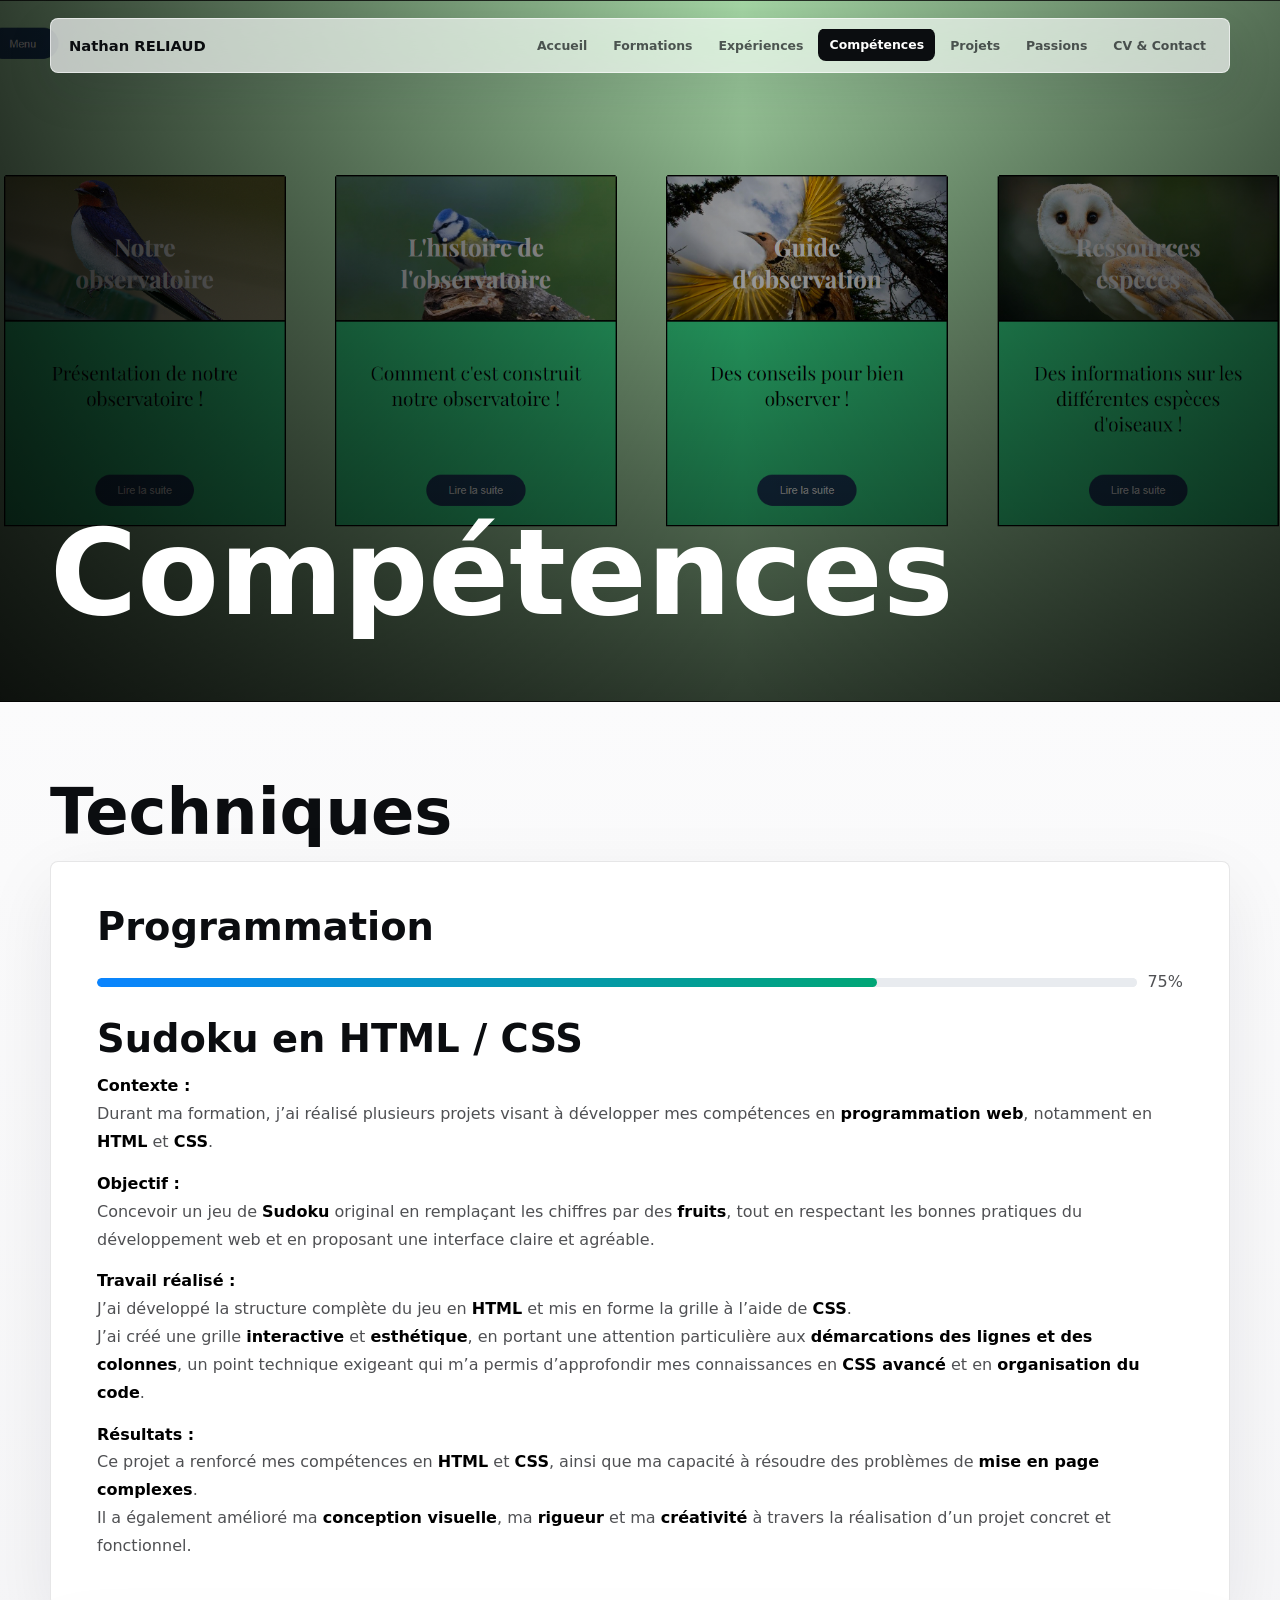
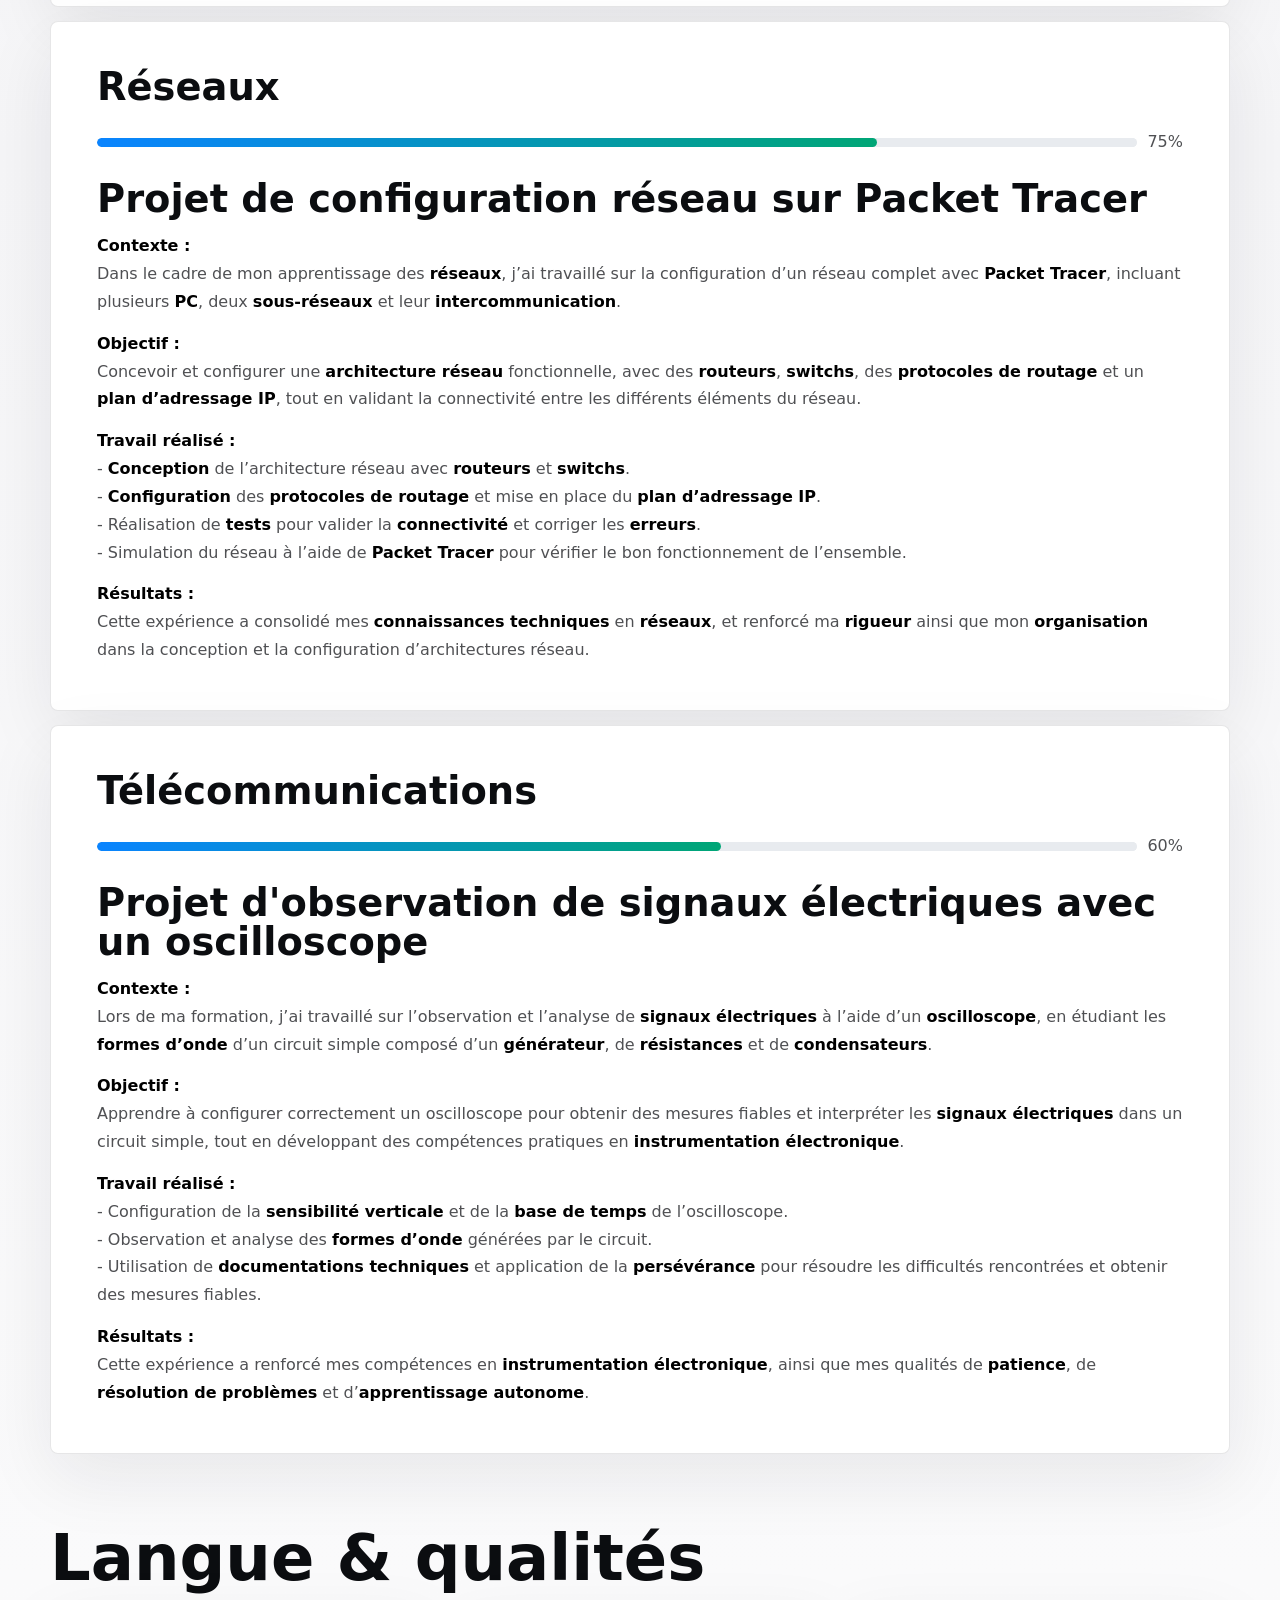
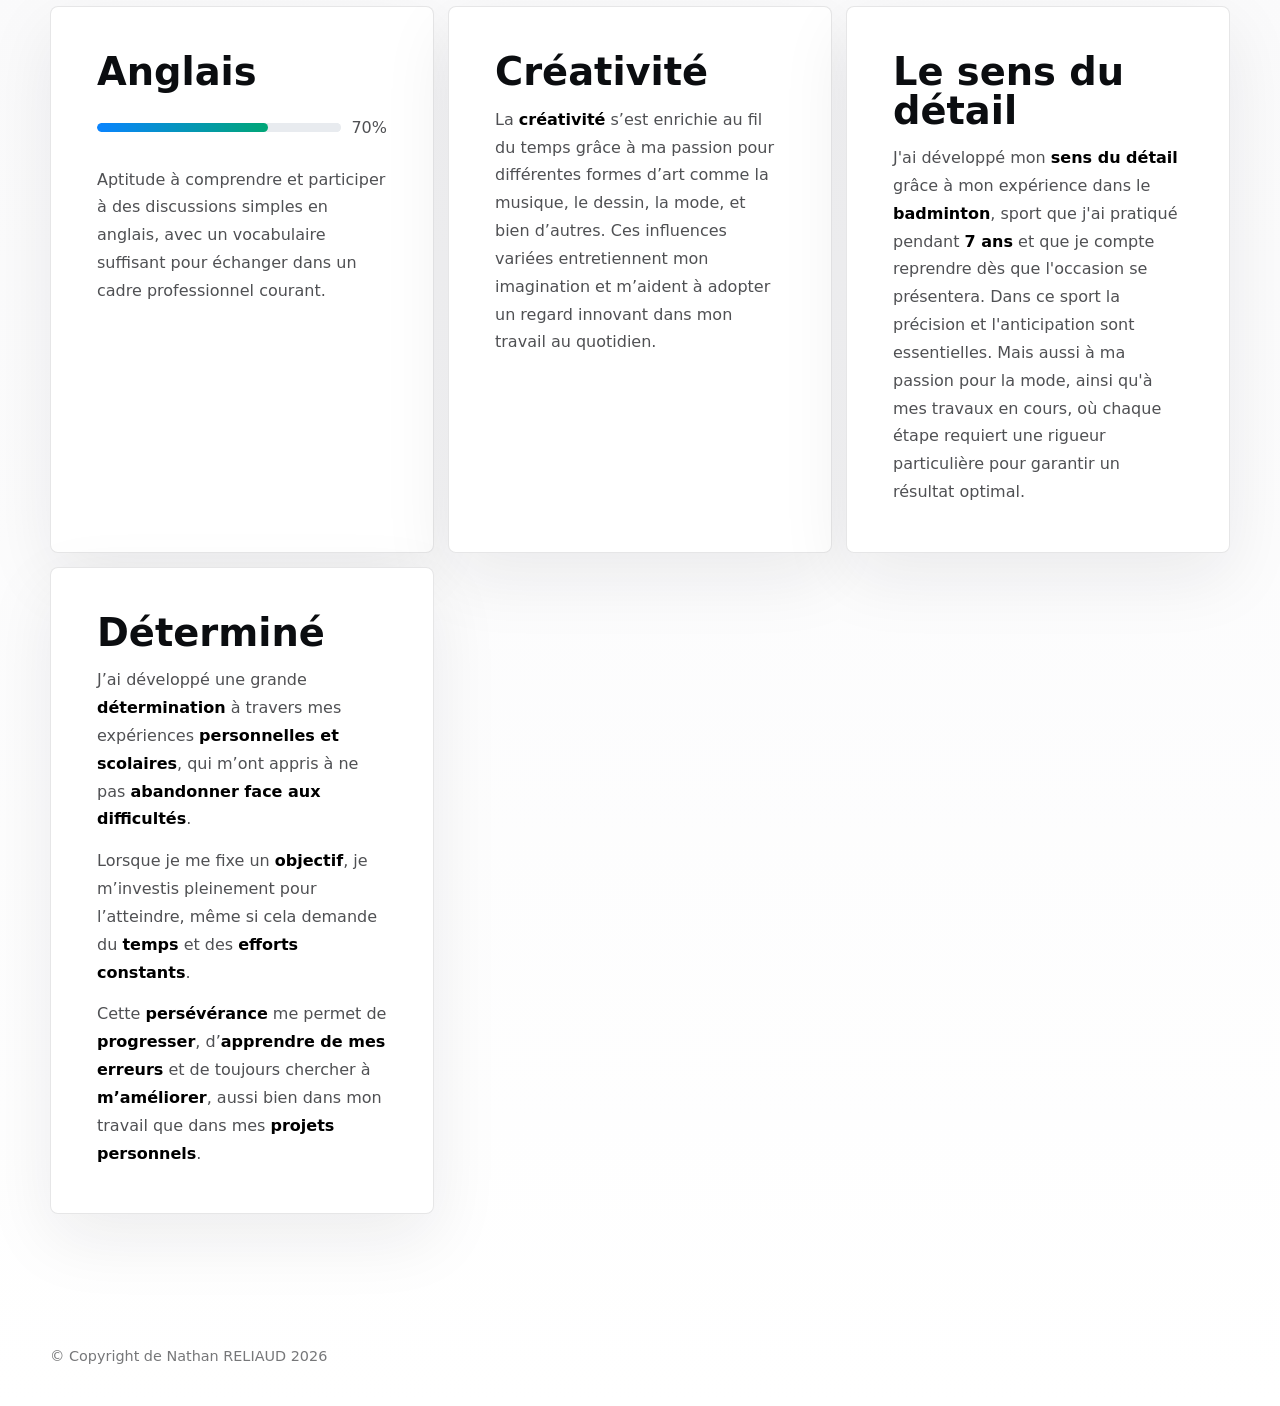
==== competences.html @ 06b1cb3a "Add files via upload" ====
<!DOCTYPE html>
<html lang="fr">
<head>
    <meta charset="UTF-8">
    <meta name="viewport" content="width=device-width, initial-scale=1.0">
    <meta name="author" content="Nathan RELIAUD">
    <link rel="stylesheet" href="style.css">
    <title>Compétences | Nathan RELIAUD</title>
</head>
<body>
    <nav class="site-nav" aria-label="Navigation principale">
        <a class="brand" href="index.html">Nathan RELIAUD</a>
        <div class="nav-links">
            <a href="index.html">Accueil</a>
            <a href="formations.html">Formations</a>
            <a href="experiences.html">Expériences</a>
            <a class="active" href="competences.html">Compétences</a>
            <a href="projets.html">Projets</a>
            <a href="passions.html">Passions</a>
            <a href="cv-contact.html">CV & Contact</a>
        </div>
    </nav>

    <header class="page-hero">
        <img src="image/site oiseau.png" alt="Projet web">
        <h1>Compétences</h1>
    </header>

    <main class="page-content">
        <section class="content-section">
            <h2 class="section-title reveal">Techniques</h2>
            <div class="skills-grid">
                <article class="text-card reveal">
                    <h3>Programmation</h3>
                    <div class="skill-meter">
                        <progress value="75" max="100"></progress>
                        <p>75%</p>
                    </div>
                    <h3>Sudoku en HTML / CSS</h3>
                    <p><strong>Contexte :</strong><br> Durant ma formation, j’ai réalisé plusieurs projets visant à développer mes compétences en <strong>programmation web</strong>, notamment en <strong>HTML</strong> et <strong>CSS</strong>.</p>
                    <p><strong>Objectif :</strong><br> Concevoir un jeu de <strong>Sudoku</strong> original en remplaçant les chiffres par des <strong>fruits</strong>, tout en respectant les bonnes pratiques du développement web et en proposant une interface claire et agréable.</p>
                    <p><strong>Travail réalisé :</strong><br> J’ai développé la structure complète du jeu en <strong>HTML</strong> et mis en forme la grille à l’aide de <strong>CSS</strong>.<br> J’ai créé une grille <strong>interactive</strong> et <strong>esthétique</strong>, en portant une attention particulière aux <strong>démarcations des lignes et des colonnes</strong>, un point technique exigeant qui m’a permis d’approfondir mes connaissances en <strong>CSS avancé</strong> et en <strong>organisation du code</strong>.</p>
                    <p><strong>Résultats :</strong><br> Ce projet a renforcé mes compétences en <strong>HTML</strong> et <strong>CSS</strong>, ainsi que ma capacité à résoudre des problèmes de <strong>mise en page complexes</strong>.<br> Il a également amélioré ma <strong>conception visuelle</strong>, ma <strong>rigueur</strong> et ma <strong>créativité</strong> à travers la réalisation d’un projet concret et fonctionnel.</p>
                </article>

                <article class="text-card reveal">
                    <h3>Réseaux</h3>
                    <div class="skill-meter">
                        <progress value="75" max="100"></progress>
                        <p>75%</p>
                    </div>
                    <h3>Projet de configuration réseau sur Packet Tracer</h3>
                    <p><strong>Contexte :</strong><br> Dans le cadre de mon apprentissage des <strong>réseaux</strong>, j’ai travaillé sur la configuration d’un réseau complet avec <strong>Packet Tracer</strong>, incluant plusieurs <strong>PC</strong>, deux <strong>sous-réseaux</strong> et leur <strong>intercommunication</strong>.</p>
                    <p><strong>Objectif :</strong><br> Concevoir et configurer une <strong>architecture réseau</strong> fonctionnelle, avec des <strong>routeurs</strong>, <strong>switchs</strong>, des <strong>protocoles de routage</strong> et un <strong>plan d’adressage IP</strong>, tout en validant la connectivité entre les différents éléments du réseau.</p>
                    <p><strong>Travail réalisé :</strong><br> - <strong>Conception</strong> de l’architecture réseau avec <strong>routeurs</strong> et <strong>switchs</strong>.<br> - <strong>Configuration</strong> des <strong>protocoles de routage</strong> et mise en place du <strong>plan d’adressage IP</strong>.<br> - Réalisation de <strong>tests</strong> pour valider la <strong>connectivité</strong> et corriger les <strong>erreurs</strong>.<br> - Simulation du réseau à l’aide de <strong>Packet Tracer</strong> pour vérifier le bon fonctionnement de l’ensemble.</p>
                    <p><strong>Résultats :</strong><br> Cette expérience a consolidé mes <strong>connaissances techniques</strong> en <strong>réseaux</strong>, et renforcé ma <strong>rigueur</strong> ainsi que mon <strong>organisation</strong> dans la conception et la configuration d’architectures réseau.</p>
                </article>

                <article class="text-card reveal">
                    <h3>Télécommunications</h3>
                    <div class="skill-meter">
                        <progress value="60" max="100"></progress>
                        <p>60%</p>
                    </div>
                    <h3>Projet d'observation de signaux électriques avec un oscilloscope</h3>
                    <p><strong>Contexte :</strong><br> Lors de ma formation, j’ai travaillé sur l’observation et l’analyse de <strong>signaux électriques</strong> à l’aide d’un <strong>oscilloscope</strong>, en étudiant les <strong>formes d’onde</strong> d’un circuit simple composé d’un <strong>générateur</strong>, de <strong>résistances</strong> et de <strong>condensateurs</strong>.</p>
                    <p><strong>Objectif :</strong><br> Apprendre à configurer correctement un oscilloscope pour obtenir des mesures fiables et interpréter les <strong>signaux électriques</strong> dans un circuit simple, tout en développant des compétences pratiques en <strong>instrumentation électronique</strong>.</p>
                    <p><strong>Travail réalisé :</strong><br> - Configuration de la <strong>sensibilité verticale</strong> et de la <strong>base de temps</strong> de l’oscilloscope.<br> - Observation et analyse des <strong>formes d’onde</strong> générées par le circuit.<br> - Utilisation de <strong>documentations techniques</strong> et application de la <strong>persévérance</strong> pour résoudre les difficultés rencontrées et obtenir des mesures fiables.</p>
                    <p><strong>Résultats :</strong><br> Cette expérience a renforcé mes compétences en <strong>instrumentation électronique</strong>, ainsi que mes qualités de <strong>patience</strong>, de <strong>résolution de problèmes</strong> et d’<strong>apprentissage autonome</strong>.</p>
                </article>
            </div>
        </section>

        <section class="content-section">
            <h2 class="section-title reveal">Langue & qualités</h2>
            <div class="qualities-grid">
                <article class="text-card reveal">
                    <h3>Anglais</h3>
                    <div class="skill-meter">
                        <progress value="70" max="100"></progress>
                        <p>70%</p>
                    </div>
                    <p>Aptitude à comprendre et participer à des discussions simples en anglais, avec un vocabulaire suffisant pour échanger dans un cadre professionnel courant.</p>
                </article>

                <article class="text-card reveal">
                    <h3>Créativité</h3>
                    <p>La <strong>créativité</strong> s’est enrichie au fil du temps grâce à ma passion pour différentes formes d’art comme la musique, le dessin, la mode, et bien d’autres. Ces influences variées entretiennent mon imagination et m’aident à adopter un regard innovant dans mon travail au quotidien.</p>
                </article>

                <article class="text-card reveal">
                    <h3>Le sens du détail</h3>
                    <p>J'ai développé mon <b>sens du détail</b> grâce à mon expérience dans le <b>badminton</b>, sport que j'ai pratiqué pendant <b>7 ans</b> et que je compte reprendre dès que l'occasion se présentera. Dans ce sport la précision et l'anticipation sont essentielles. Mais aussi à ma passion pour la mode, ainsi qu'à mes travaux en cours, où chaque étape requiert une rigueur particulière pour garantir un résultat optimal.</p>
                </article>

                <article class="text-card reveal">
                    <h3>Déterminé</h3>
                    <p>J’ai développé une grande <b>détermination</b> à travers mes expériences <b>personnelles et scolaires</b>, qui m’ont appris à ne pas <b>abandonner face aux difficultés</b>.</p>
                    <p>Lorsque je me fixe un <b>objectif</b>, je m’investis pleinement pour l’atteindre, même si cela demande du <b>temps</b> et des <b>efforts constants</b>.</p>
                    <p>Cette <b>persévérance</b> me permet de <b>progresser</b>, d’<b>apprendre de mes erreurs</b> et de toujours chercher à <b>m’améliorer</b>, aussi bien dans mon travail que dans mes <b>projets personnels</b>.</p>
                </article>
            </div>
        </section>
    </main>

    <footer>
        <p>&copy; Copyright de Nathan RELIAUD 2026</p>
    </footer>
    <script src="script.js"></script>
</body>
</html>
---- style.css ----
:root {
    color-scheme: light;
    --bg: #f5f5f7;
    --surface: rgba(255, 255, 255, 0.76);
    --surface-strong: #ffffff;
    --ink: #0b0d10;
    --muted: #5d6570;
    --line: rgba(14, 18, 24, 0.1);
    --accent: #0a84ff;
    --accent-2: #00a676;
    --accent-3: #ff375f;
    --shadow: 0 28px 80px rgba(11, 13, 16, 0.12);
    --max: 1180px;
}

* {
    box-sizing: border-box;
    margin: 0;
    padding: 0;
}

html {
    scroll-behavior: smooth;
    font-family: -apple-system, BlinkMacSystemFont, "Segoe UI", system-ui, sans-serif;
    background: var(--bg);
    color: var(--ink);
}

body {
    min-height: 100vh;
    background:
        linear-gradient(180deg, #ffffff 0%, #f5f5f7 38%, #ffffff 100%);
    overflow-x: hidden;
}

body::before {
    content: "";
    position: fixed;
    inset: 0;
    pointer-events: none;
    background-image:
        linear-gradient(rgba(10, 13, 18, 0.035) 1px, transparent 1px),
        linear-gradient(90deg, rgba(10, 13, 18, 0.035) 1px, transparent 1px);
    background-size: 52px 52px;
    mask-image: linear-gradient(to bottom, rgba(0, 0, 0, 0.7), transparent 72%);
}

a {
    color: inherit;
}

img,
iframe {
    max-width: 100%;
}

img {
    display: block;
}

strong,
b {
    color: #000000;
    font-weight: 700;
}

h1,
h2,
h3 {
    overflow-wrap: break-word;
}

p {
    overflow-wrap: normal;
    word-break: normal;
}

.site-nav {
    position: fixed;
    z-index: 20;
    top: 18px;
    left: 50%;
    width: min(calc(100% - 28px), var(--max));
    transform: translateX(-50%);
    display: flex;
    align-items: center;
    justify-content: space-between;
    gap: 16px;
    padding: 10px 12px 10px 18px;
    border: 1px solid rgba(255, 255, 255, 0.58);
    border-radius: 8px;
    background: rgba(247, 247, 249, 0.72);
    box-shadow: 0 16px 48px rgba(20, 24, 31, 0.12);
    backdrop-filter: blur(22px) saturate(180%);
}

.brand {
    flex: 0 0 auto;
    text-decoration: none;
    font-size: 0.92rem;
    font-weight: 750;
    letter-spacing: 0;
    color: var(--ink);
}

.nav-links {
    display: flex;
    align-items: center;
    justify-content: flex-end;
    gap: 4px;
    overflow-x: auto;
    scrollbar-width: none;
}

.nav-links::-webkit-scrollbar {
    display: none;
}

.nav-links a {
    flex: 0 0 auto;
    text-decoration: none;
    color: rgba(11, 13, 16, 0.68);
    font-size: 0.78rem;
    font-weight: 650;
    padding: 9px 11px;
    border-radius: 8px;
    transition: color 180ms ease, background 180ms ease, transform 180ms ease;
}

.nav-links a:hover,
.nav-links a.active {
    color: #ffffff;
    background: #0b0d10;
    transform: translateY(-1px);
}

.hero {
    min-height: 100vh;
    width: min(calc(100% - 36px), var(--max));
    margin: 0 auto;
    padding: 128px 0 64px;
    display: grid;
    grid-template-columns: minmax(0, 0.92fr) minmax(360px, 0.78fr);
    gap: clamp(28px, 5vw, 72px);
    align-items: center;
}

.hero > * {
    min-width: 0;
}

#paragraphe {
    max-width: 760px;
}

.hero h1,
.page-hero h1 {
    font-size: clamp(4.2rem, 9.3vw, 8.2rem);
    line-height: 0.88;
    letter-spacing: 0;
    font-weight: 850;
}

.hero h3 {
    width: min(100%, 700px);
    margin-top: 28px;
    font-size: clamp(1.2rem, 2.3vw, 2rem);
    line-height: 1.12;
    letter-spacing: 0;
    font-weight: 740;
}

.hero-copy {
    font-size: clamp(1rem, 1.28vw, 1.18rem);
    line-height: 1.8;
    color: rgba(11, 13, 16, 0.76);
}

.hero-copy br {
    display: none;
}

.hero-copy h1,
.hero-copy h3 {
    color: var(--ink);
}

.hero-visual {
    position: relative;
    min-height: 640px;
    display: grid;
}

.portrait-frame,
.visual-tile {
    overflow: hidden;
    border-radius: 8px;
    background: #111111;
    box-shadow: var(--shadow);
}

.portrait-frame {
    min-height: 640px;
    display: grid;
    place-items: center;
    padding: 0;
}

.visual-tile img,
.portal img,
.media-card img,
.gallery-grid img {
    width: 100%;
    height: 100%;
    object-fit: cover;
}

.portrait-frame img {
    width: 100%;
    height: 100%;
    max-height: none;
    object-fit: cover;
    object-position: center;
    border-radius: 8px;
}

.visual-stack {
    display: grid;
    gap: 14px;
}

.visual-tile:nth-child(1) {
    height: 250px;
}

.visual-tile:nth-child(2) {
    height: 182px;
}

.visual-tile:nth-child(3) {
    height: 180px;
}

.home-portals {
    width: min(calc(100% - 36px), var(--max));
    margin: 0 auto 90px;
    display: grid;
    grid-template-columns: repeat(4, minmax(0, 1fr));
    gap: 14px;
}

.portal {
    position: relative;
    min-height: 250px;
    overflow: hidden;
    border-radius: 8px;
    background: #0b0d10;
    text-decoration: none;
    box-shadow: 0 18px 54px rgba(11, 13, 16, 0.13);
    isolation: isolate;
}

.portal::after {
    content: "";
    position: absolute;
    inset: 0;
    z-index: 1;
    background: linear-gradient(180deg, rgba(0, 0, 0, 0.04), rgba(0, 0, 0, 0.76));
}

.portal img {
    position: absolute;
    inset: 0;
    z-index: 0;
    transform: scale(1.01);
    transition: transform 700ms cubic-bezier(0.2, 0.8, 0.2, 1), filter 700ms ease;
}

.portal span {
    position: absolute;
    z-index: 2;
    left: 18px;
    right: 18px;
    bottom: 18px;
    color: #ffffff;
    font-size: clamp(1.25rem, 2vw, 2rem);
    line-height: 1;
    font-weight: 800;
    letter-spacing: 0;
}

.portal:hover img {
    transform: scale(1.08);
    filter: saturate(1.08) contrast(1.04);
}

.page-hero {
    position: relative;
    min-height: 78vh;
    display: grid;
    align-items: end;
    overflow: hidden;
    padding: 142px max(24px, calc((100vw - var(--max)) / 2)) 76px;
    color: #ffffff;
    background: #0b0d10;
}

.page-hero::after {
    content: "";
    position: absolute;
    inset: 0;
    background:
        linear-gradient(90deg, rgba(0, 0, 0, 0.76), rgba(0, 0, 0, 0.16) 58%, rgba(0, 0, 0, 0.56)),
        linear-gradient(180deg, rgba(0, 0, 0, 0), rgba(0, 0, 0, 0.72));
}

.page-hero img {
    position: absolute;
    inset: 0;
    width: 100%;
    height: 100%;
    object-fit: cover;
}

.page-hero img[src$="photo-portfolio-cv.png"] {
    object-position: center 30%;
}

.page-hero h1 {
    position: relative;
    z-index: 1;
    width: min(980px, 100%);
    color: #ffffff;
    overflow-wrap: break-word;
    hyphens: auto;
}

.page-content {
    width: min(calc(100% - 36px), var(--max));
    margin: 0 auto;
    padding: 80px 0 100px;
}

.content-section {
    display: grid;
    gap: 18px;
}

.content-section + .content-section {
    margin-top: 74px;
}

.section-title {
    font-size: clamp(2.25rem, 5vw, 5.5rem);
    line-height: 0.95;
    letter-spacing: 0;
    font-weight: 840;
}

.feature-card,
.text-card,
.media-card,
.cv-panel {
    border: 1px solid var(--line);
    border-radius: 8px;
    background: var(--surface-strong);
    box-shadow: 0 24px 70px rgba(24, 27, 34, 0.08);
}

.feature-card,
.text-card {
    padding: clamp(22px, 4vw, 46px);
}

.feature-card {
    display: grid;
    grid-template-columns: minmax(0, 0.88fr) minmax(320px, 1.12fr);
    gap: clamp(22px, 4vw, 52px);
    align-items: center;
}

.feature-card.reverse {
    grid-template-columns: minmax(320px, 1.12fr) minmax(0, 0.88fr);
}

.feature-card.reverse .copy {
    order: 2;
}

.feature-card.reverse .media-card {
    order: 1;
}

.copy {
    display: grid;
    gap: 15px;
    min-width: 0;
    font-size: clamp(1rem, 1.4vw, 1.13rem);
    line-height: 1.75;
    color: rgba(11, 13, 16, 0.72);
}

.copy h2,
.copy h3,
.text-card h2,
.text-card h3 {
    color: var(--ink);
    font-size: clamp(1.6rem, 3vw, 3.1rem);
    line-height: 1;
    letter-spacing: 0;
    font-weight: 800;
}

.media-card {
    min-height: 360px;
    overflow: hidden;
    background: #d8dde4;
}

.media-card.contain-image {
    display: grid;
    place-items: center;
    padding: clamp(20px, 4vw, 44px);
}

.media-card.contain-image img {
    width: min(100%, 760px);
    height: auto;
    max-height: 100%;
    object-fit: contain;
}

.media-card.tall {
    min-height: 520px;
}

.media-card.project-shot {
    min-height: 460px;
}

.media-card.project-shot img {
    object-fit: contain;
    padding: clamp(12px, 2vw, 22px);
    background: #eef1f5;
}

.media-card.compact {
    min-height: 280px;
}

.skills-grid,
.qualities-grid,
.projects-grid,
.contact-grid {
    display: grid;
    grid-template-columns: repeat(3, minmax(0, 1fr));
    gap: 14px;
}

.skills-grid {
    grid-template-columns: 1fr;
    align-items: start;
}

.projects-grid,
.contact-grid {
    grid-template-columns: repeat(2, minmax(0, 1fr));
}

.text-card {
    display: grid;
    align-content: start;
    gap: 14px;
    min-width: 0;
    overflow: hidden;
}

.text-card p {
    line-height: 1.74;
    color: rgba(11, 13, 16, 0.72);
    max-width: 100%;
}

.skill-meter {
    display: grid;
    grid-template-columns: 1fr auto;
    gap: 10px;
    align-items: center;
    margin: 8px 0 10px;
}

progress {
    width: 100%;
    height: 9px;
    overflow: hidden;
    border: 0;
    border-radius: 999px;
    background: #e8ebef;
}

progress::-webkit-progress-bar {
    background: #e8ebef;
    border-radius: 999px;
}

progress::-webkit-progress-value {
    border-radius: 999px;
    background: linear-gradient(90deg, var(--accent), var(--accent-2));
}

progress::-moz-progress-bar {
    border-radius: 999px;
    background: linear-gradient(90deg, var(--accent), var(--accent-2));
}

.gallery-grid,
.music-grid {
    display: grid;
    gap: 14px;
}

.gallery-grid {
    grid-template-columns: repeat(3, minmax(0, 1fr));
}

.music-grid {
    grid-template-columns: repeat(3, minmax(0, 1fr));
}

.galerie-item {
    position: relative;
    min-height: 520px;
    overflow: hidden;
    border-radius: 8px;
    background: #0b0d10;
    box-shadow: 0 20px 55px rgba(11, 13, 16, 0.12);
}

.galerie-item img {
    width: 100%;
    height: 100%;
    object-fit: cover;
}

.galerie-item figcaption {
    position: absolute;
    left: 14px;
    right: 14px;
    bottom: 14px;
    z-index: 2;
    padding: 12px 13px;
    border-radius: 8px;
    color: #ffffff;
    font-size: 0.9rem;
    font-weight: 700;
    background: rgba(0, 0, 0, 0.48);
    backdrop-filter: blur(14px);
}

.music-grid img {
    width: 100%;
    aspect-ratio: 1;
    object-fit: cover;
    border-radius: 8px;
    box-shadow: 0 20px 55px rgba(11, 13, 16, 0.12);
}

.cv-panel {
    overflow: hidden;
    background: #ffffff;
}

iframe {
    display: block;
    width: 100%;
    height: min(74vh, 760px);
    border: 0;
}

.contact-grid {
    align-items: stretch;
}

.contact-grid .text-card a {
    color: var(--accent);
    font-weight: 760;
    text-decoration-thickness: 2px;
    text-underline-offset: 5px;
}

footer {
    width: min(calc(100% - 36px), var(--max));
    margin: 0 auto;
    padding: 34px 0 42px;
    color: rgba(11, 13, 16, 0.56);
    font-size: 0.9rem;
}

.reveal {
    opacity: 1;
    transform: none;
    transition: opacity 720ms ease, transform 720ms cubic-bezier(0.2, 0.8, 0.2, 1);
}

.motion-ready .reveal {
    opacity: 1;
    transform: translateY(24px);
}

.reveal.is-visible {
    opacity: 1;
    transform: translateY(0);
}

@media (max-width: 980px) {
    .site-nav {
        align-items: flex-start;
        flex-direction: column;
    }

    .nav-links {
        width: 100%;
        justify-content: flex-start;
    }

    .hero {
        grid-template-columns: 1fr;
        padding-top: 158px;
    }

    .hero-visual {
        grid-template-columns: 1fr;
        min-height: 0;
    }

    .portrait-frame {
        min-height: 520px;
    }

    .home-portals,
    .skills-grid,
    .qualities-grid,
    .projects-grid,
    .gallery-grid,
    .music-grid,
    .contact-grid,
    .feature-card,
    .feature-card.reverse {
        grid-template-columns: 1fr;
    }

    .feature-card.reverse .copy,
    .feature-card.reverse .media-card {
        order: initial;
    }
}

@media (max-width: 640px) {
    .site-nav {
        top: 10px;
        width: min(calc(100% - 18px), var(--max));
        padding: 10px;
    }

    .brand {
        padding-left: 2px;
    }

    .nav-links a {
        font-size: 0.7rem;
        padding: 7px 8px;
    }

    .nav-links {
        flex-wrap: wrap;
        overflow-x: visible;
        row-gap: 4px;
    }

    .hero,
    .page-content,
    .home-portals,
    footer {
        width: min(calc(100% - 22px), var(--max));
    }

    #paragraphe,
    .hero-copy,
    .hero-copy h3,
    .hero-copy p {
        width: calc(100vw - 22px);
        max-width: calc(100vw - 22px);
    }

    .hero-copy h3 {
        max-inline-size: 28ch;
    }

    .hero-copy p {
        max-inline-size: 35ch;
    }

    .hero {
        padding-top: 150px;
        gap: 22px;
    }

    .hero h1,
    .page-hero h1 {
        font-size: clamp(3.1rem, 16vw, 4.9rem);
    }

    .page-hero h1 {
        font-size: clamp(2.25rem, 9.8vw, 3.2rem);
        line-height: 0.92;
    }

    .hero h3 {
        margin-top: 20px;
        font-size: 1.05rem;
    }

    .portrait-frame {
        min-height: 410px;
    }

    .home-portals {
        margin-bottom: 56px;
    }

    .portal {
        min-height: 210px;
    }

    .page-hero {
        min-height: 66vh;
        padding-top: 170px;
        padding-bottom: 52px;
    }

    .page-content {
        padding: 52px 0 70px;
    }

    .feature-card,
    .text-card {
        padding: 22px;
    }

    .copy h2,
    .copy h3,
    .text-card h2,
    .text-card h3 {
        font-size: 1.36rem;
        line-height: 1.08;
    }

    .media-card,
    .media-card.tall {
        min-height: 270px;
    }

    .media-card.project-shot {
        min-height: 260px;
    }

    .galerie-item {
        min-height: 430px;
    }
}

@media (prefers-reduced-motion: reduce) {
    *,
    *::before,
    *::after {
        scroll-behavior: auto !important;
        transition-duration: 1ms !important;
        animation-duration: 1ms !important;
        animation-iteration-count: 1 !important;
    }

    .reveal {
        opacity: 1;
        transform: none;
    }
}
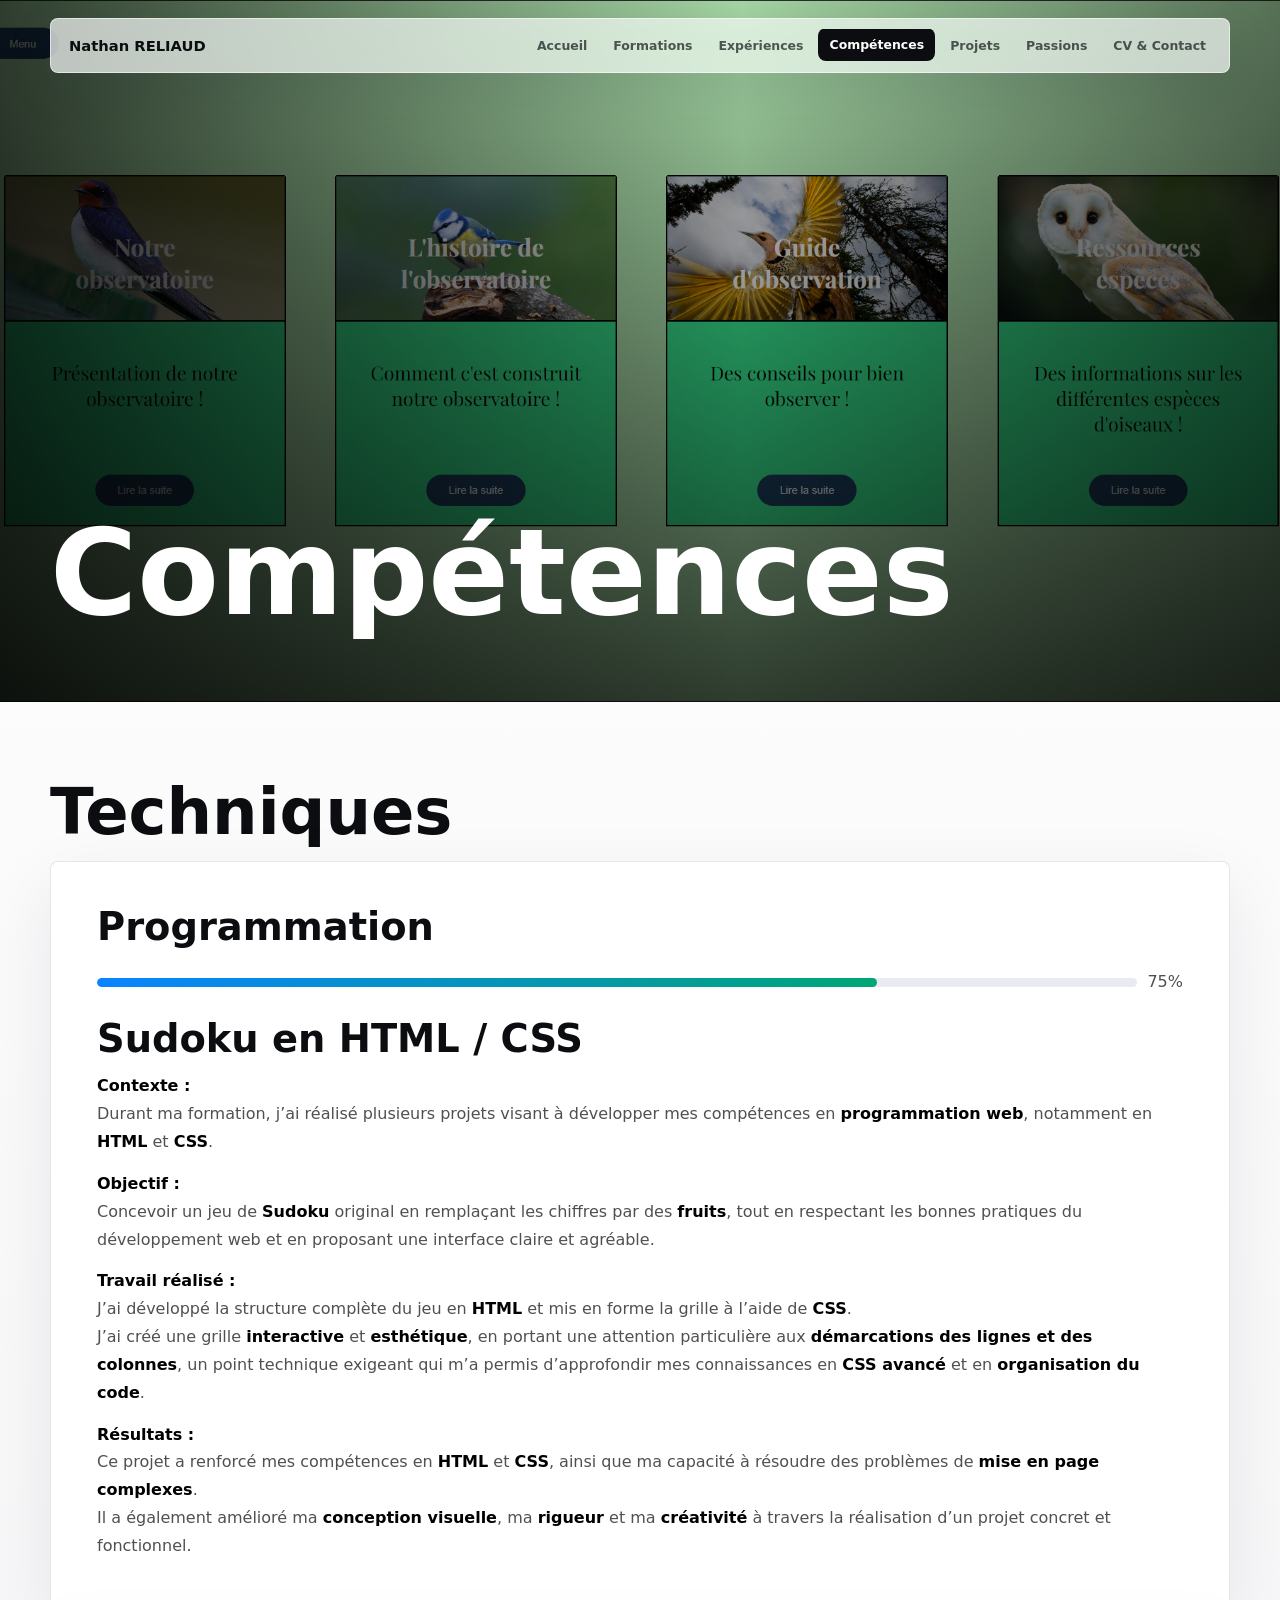
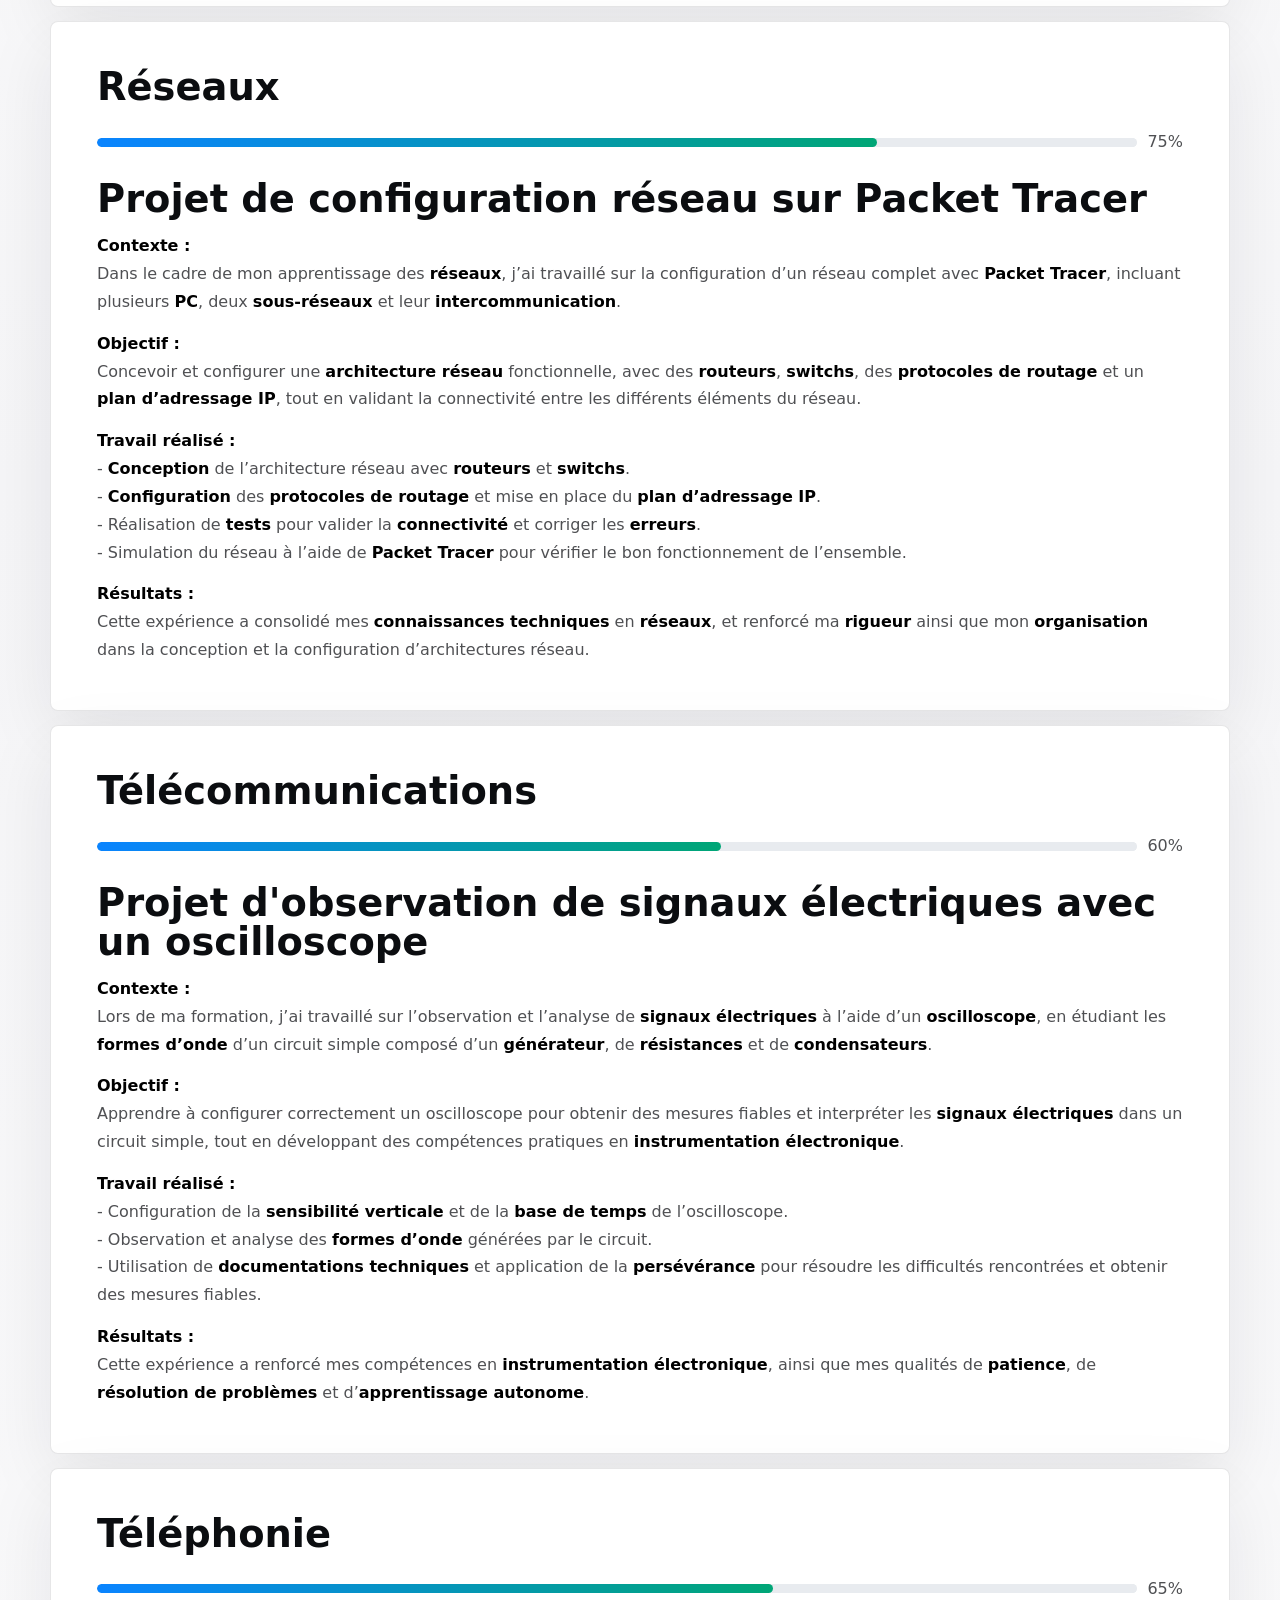
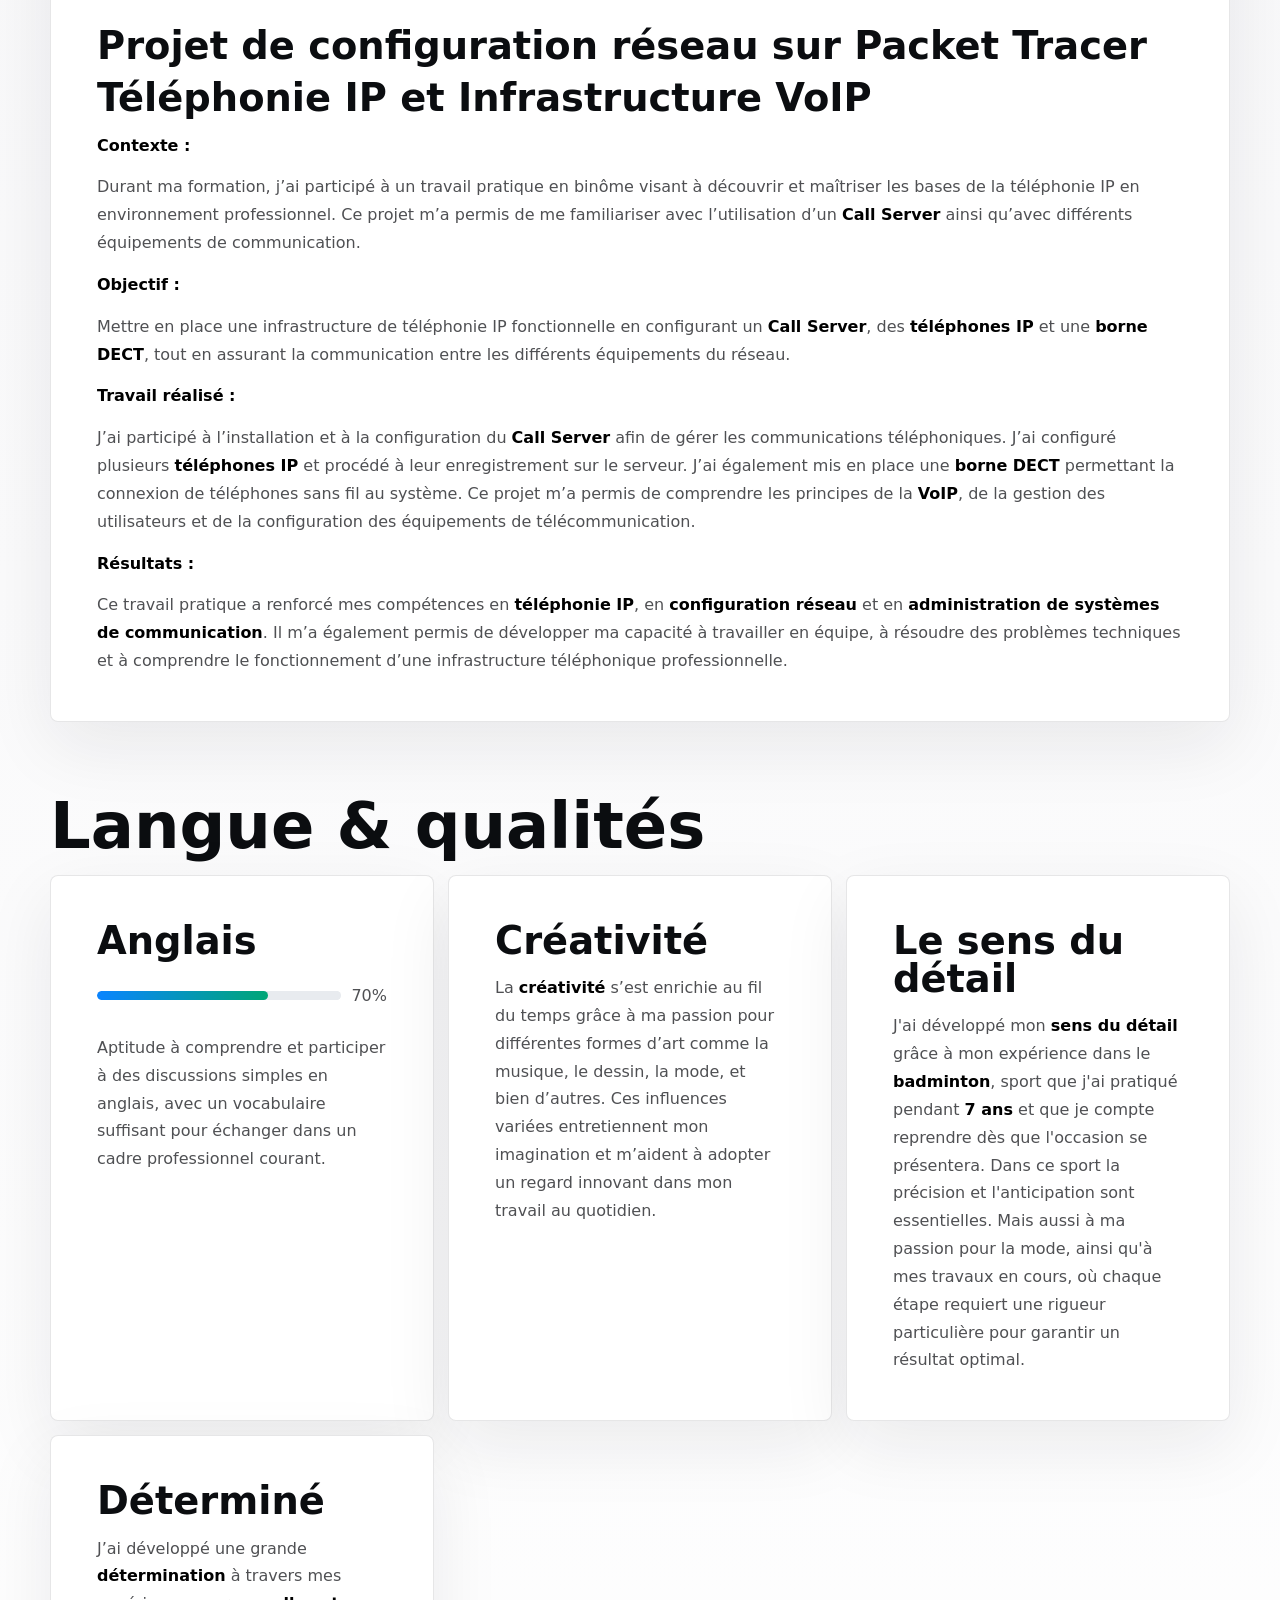
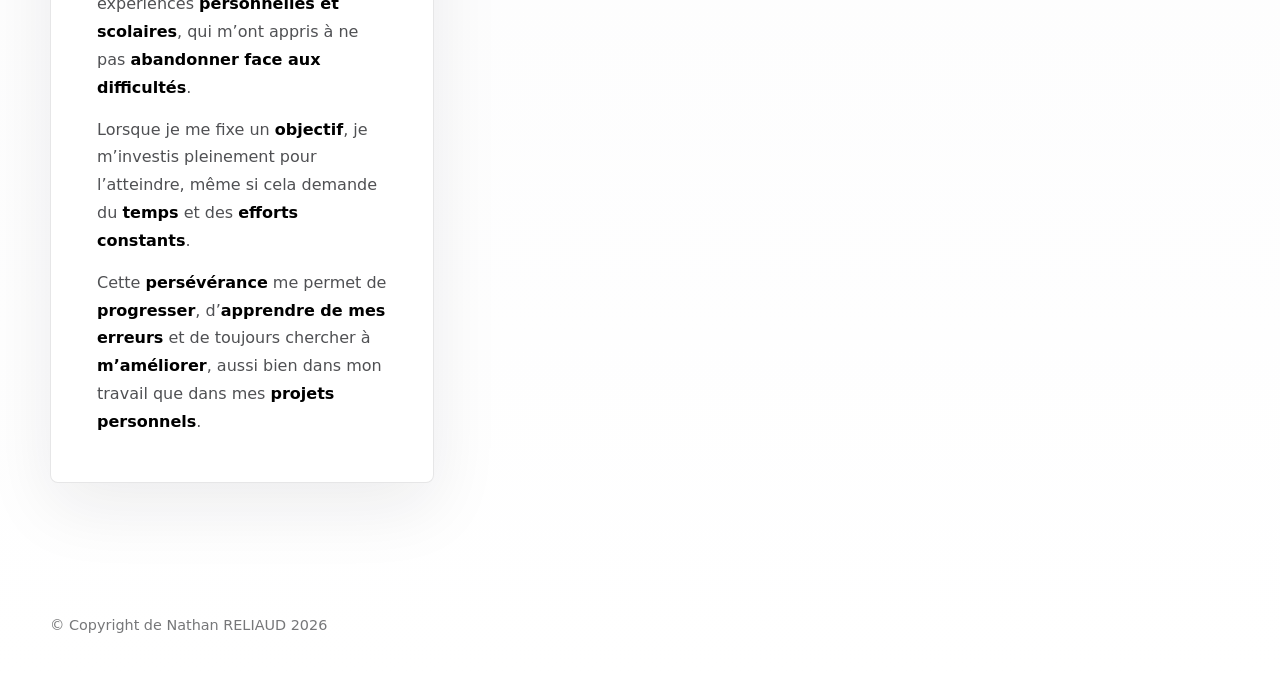
==== commit bf6478a1: "Update competences.html" ====
--- a/competences.html
+++ b/competences.html
@@ -68,6 +68,46 @@
                     <p><strong>Travail réalisé :</strong><br> - Configuration de la <strong>sensibilité verticale</strong> et de la <strong>base de temps</strong> de l’oscilloscope.<br> - Observation et analyse des <strong>formes d’onde</strong> générées par le circuit.<br> - Utilisation de <strong>documentations techniques</strong> et application de la <strong>persévérance</strong> pour résoudre les difficultés rencontrées et obtenir des mesures fiables.</p>
                     <p><strong>Résultats :</strong><br> Cette expérience a renforcé mes compétences en <strong>instrumentation électronique</strong>, ainsi que mes qualités de <strong>patience</strong>, de <strong>résolution de problèmes</strong> et d’<strong>apprentissage autonome</strong>.</p>
                 </article>
+
+                <article class="text-card reveal">
+                    <h3>Téléphonie</h3>
+                    <div class="skill-meter">
+                        <progress value="65" max="100"></progress>
+                        <p>65%</p>
+                    </div>
+                    <h3>Projet de configuration réseau sur Packet Tracer</h3>
+                    <h2>Téléphonie IP et Infrastructure VoIP</h2>
+                        <p><strong>Contexte :</strong></p>
+                        <p>
+                            Durant ma formation, j’ai participé à un travail pratique en binôme visant à découvrir
+                            et maîtriser les bases de la téléphonie IP en environnement professionnel.
+                            Ce projet m’a permis de me familiariser avec l’utilisation d’un <strong>Call Server</strong>
+                            ainsi qu’avec différents équipements de communication.
+                        </p>
+
+                            <p><strong>Objectif :</strong></p>
+                            <p>
+                            Mettre en place une infrastructure de téléphonie IP fonctionnelle en configurant un
+                            <strong>Call Server</strong>, des <strong>téléphones IP</strong> et une <strong>borne DECT</strong>,
+                            tout en assurant la communication entre les différents équipements du réseau.
+                            </p>
+                            
+                            <p><strong>Travail réalisé :</strong></p>
+                            <p>
+                            J’ai participé à l’installation et à la configuration du <strong>Call Server</strong> afin de gérer les communications téléphoniques.
+                            J’ai configuré plusieurs <strong>téléphones IP</strong> et procédé à leur enregistrement sur le serveur.
+                            J’ai également mis en place une <strong>borne DECT</strong> permettant la connexion de téléphones sans fil au système.
+                            Ce projet m’a permis de comprendre les principes de la <strong>VoIP</strong>, de la gestion des utilisateurs et de la configuration des équipements de télécommunication.
+                            </p>
+                            
+                            <p><strong>Résultats :</strong></p>
+                            <p>
+                            Ce travail pratique a renforcé mes compétences en <strong>téléphonie IP</strong>, en
+                            <strong>configuration réseau</strong> et en <strong>administration de systèmes de communication</strong>.
+                            Il m’a également permis de développer ma capacité à travailler en équipe, à résoudre des problèmes techniques et à comprendre le fonctionnement d’une infrastructure téléphonique professionnelle.
+                            </p>
+                </article>
+                
             </div>
         </section>
 
